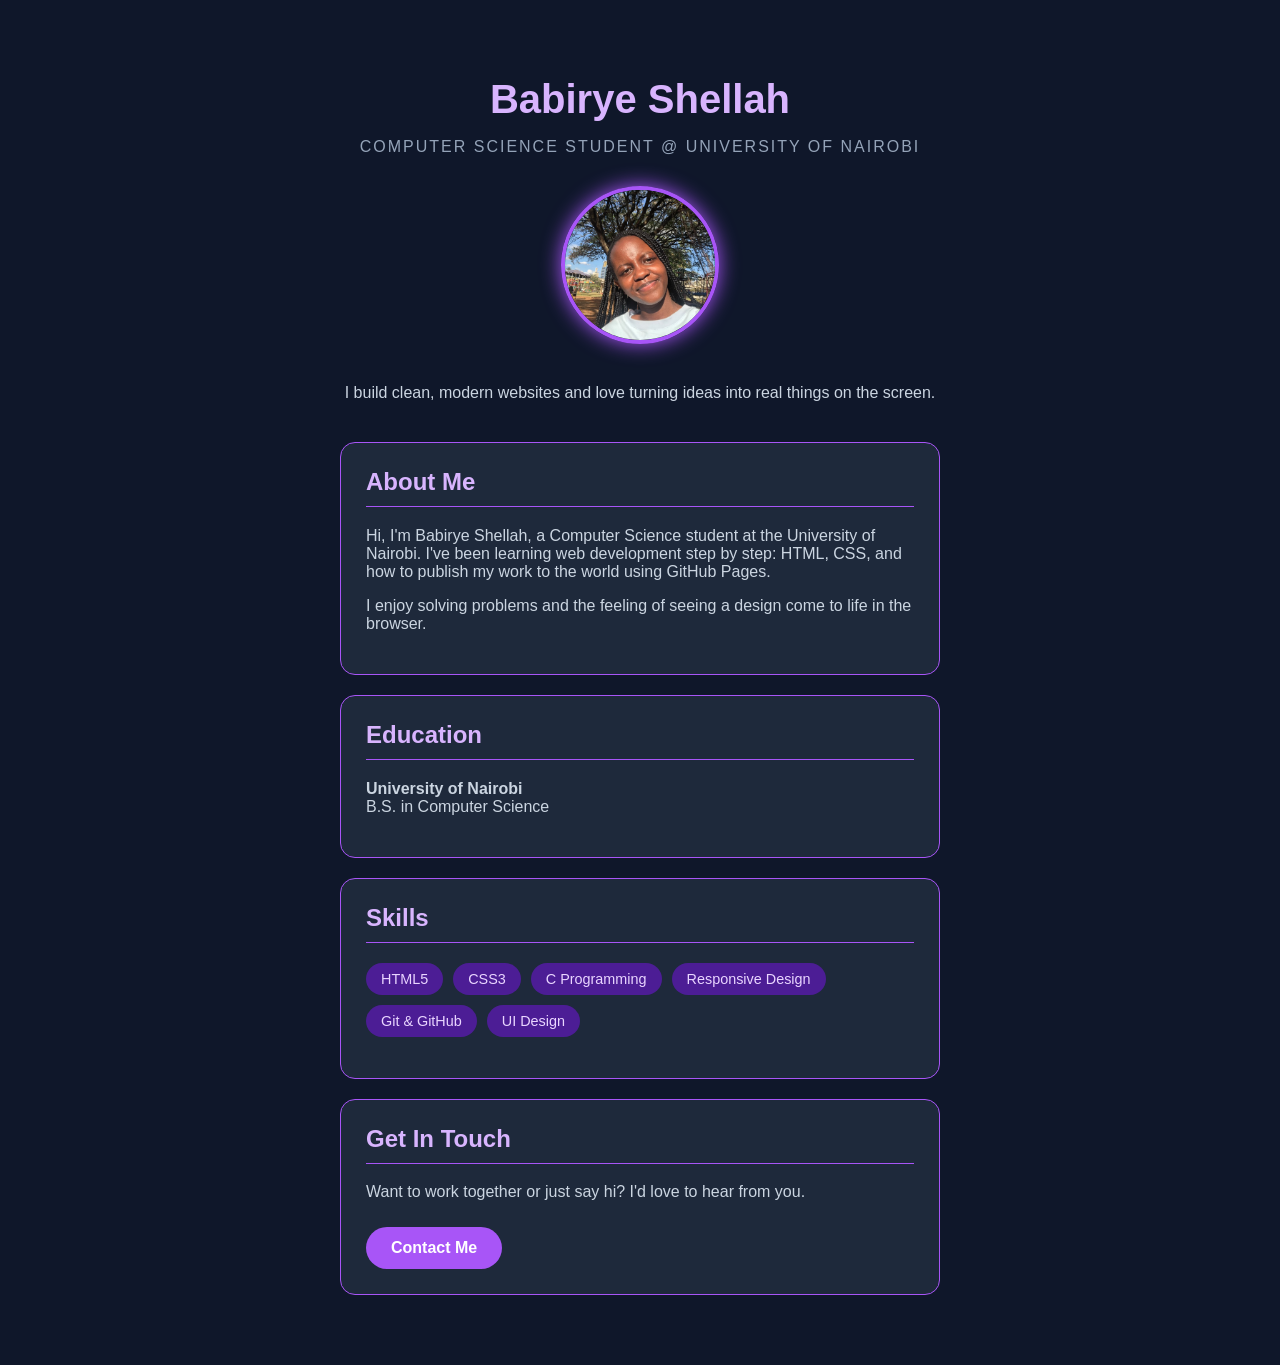
==== index.html @ 16cba94b "Revise index.html with new content and styles Updated the title, tagline, and about section. Added a" ====
<!DOCTYPE html>
<html lang="en">
<head>
    <meta charset="UTF-8">
    <meta name="viewport" content="width=device-width, initial-scale=1.0">
    <title>Babirye Shellah</title>
    <style>
        /* Simple, guaranteed styling */
        body {
            background-color: #0f172a;
            color: #cbd5e1;
            font-family: Arial, sans-serif;
            text-align: center;
            padding: 50px 20px;
            margin: 0;
        }
        .container {
            max-width: 600px;
            margin: 0 auto;
        }
        h1 {
            font-size: 2.5rem;
            color: #d8b4fe; /* Light purple */
            margin-bottom: 5px;
        }
        .tagline {
            font-size: 1rem;
            color: #94a3b8;
            text-transform: uppercase;
            letter-spacing: 2px;
            margin-bottom: 30px;
        }
        img {
            width: 150px;
            height: 150px;
            border-radius: 50%;
            border: 4px solid #a855f7; /* Purple border */
            box-shadow: 0 0 20px #a855f7; /* Purple glow */
            object-fit: cover;
            margin-bottom: 20px;
        }
        .box {
            background-color: #1e293b;
            padding: 25px;
            border-radius: 15px;
            border: 1px solid #a855f7;
            margin-bottom: 20px;
            text-align: left;
        }
        h2 {
            color: #d8b4fe;
            border-bottom: 1px solid #a855f7;
            padding-bottom: 10px;
            margin-top: 0;
        }
        ul {
            list-style: none;
            padding: 0;
            display: flex;
            flex-wrap: wrap;
            gap: 10px;
        }
        li {
            background-color: #4c1d95;
            color: #e9d5ff;
            padding: 8px 15px;
            border-radius: 20px;
            font-size: 0.9rem;
        }
        .btn {
            display: inline-block;
            background-color: #a855f7;
            color: white;
            padding: 12px 25px;
            border-radius: 25px;
            text-decoration: none;
            font-weight: bold;
            margin-top: 10px;
        }
    </style>
</head>
<body>

    <div class="container">
        <h1>Babirye Shellah</h1>
        <!-- 1. UPDATED TAGLINE -->
        <p class="tagline">Computer Science Student @ University of Nairobi</p>
        
        <img src="profile.jpeg" alt="Babirye Shellah">
        
        <p style="margin-bottom: 40px;">
            I build clean, modern websites and love turning ideas into real things on the screen.
        </p>

        <div class="box">
            <h2>About Me</h2>
            <!-- 2. UPDATED ABOUT ME -->
            <p>Hi, I'm Babirye Shellah, a Computer Science student at the University of Nairobi. I've been learning web development step by step: HTML, CSS, and how to publish my work to the world using GitHub Pages.</p>
            <p>I enjoy solving problems and the feeling of seeing a design come to life in the browser.</p>
        </div>

        <!-- 3. NEW EDUCATION BOX -->
        <div class="box">
            <h2>Education</h2>
            <p><strong>University of Nairobi</strong><br>
            B.S. in Computer Science</p>
        </div>

        <div class="box">
            <h2>Skills</h2>
            <ul>
                <li>HTML5</li>
                <li>CSS3</li>
                <li>C Programming</li>
                <li>Responsive Design</li>
                <li>Git & GitHub</li>
                <li>UI Design</li>
            </ul>
        </div>

        <div class="box">
            <h2>Get In Touch</h2>
            <p>Want to work together or just say hi? I'd love to hear from you.</p>
            <a href="mailto:babiryeshellah6@gmail.com" class="btn">Contact Me</a>
        </div>
    </div>

</body>
</html>
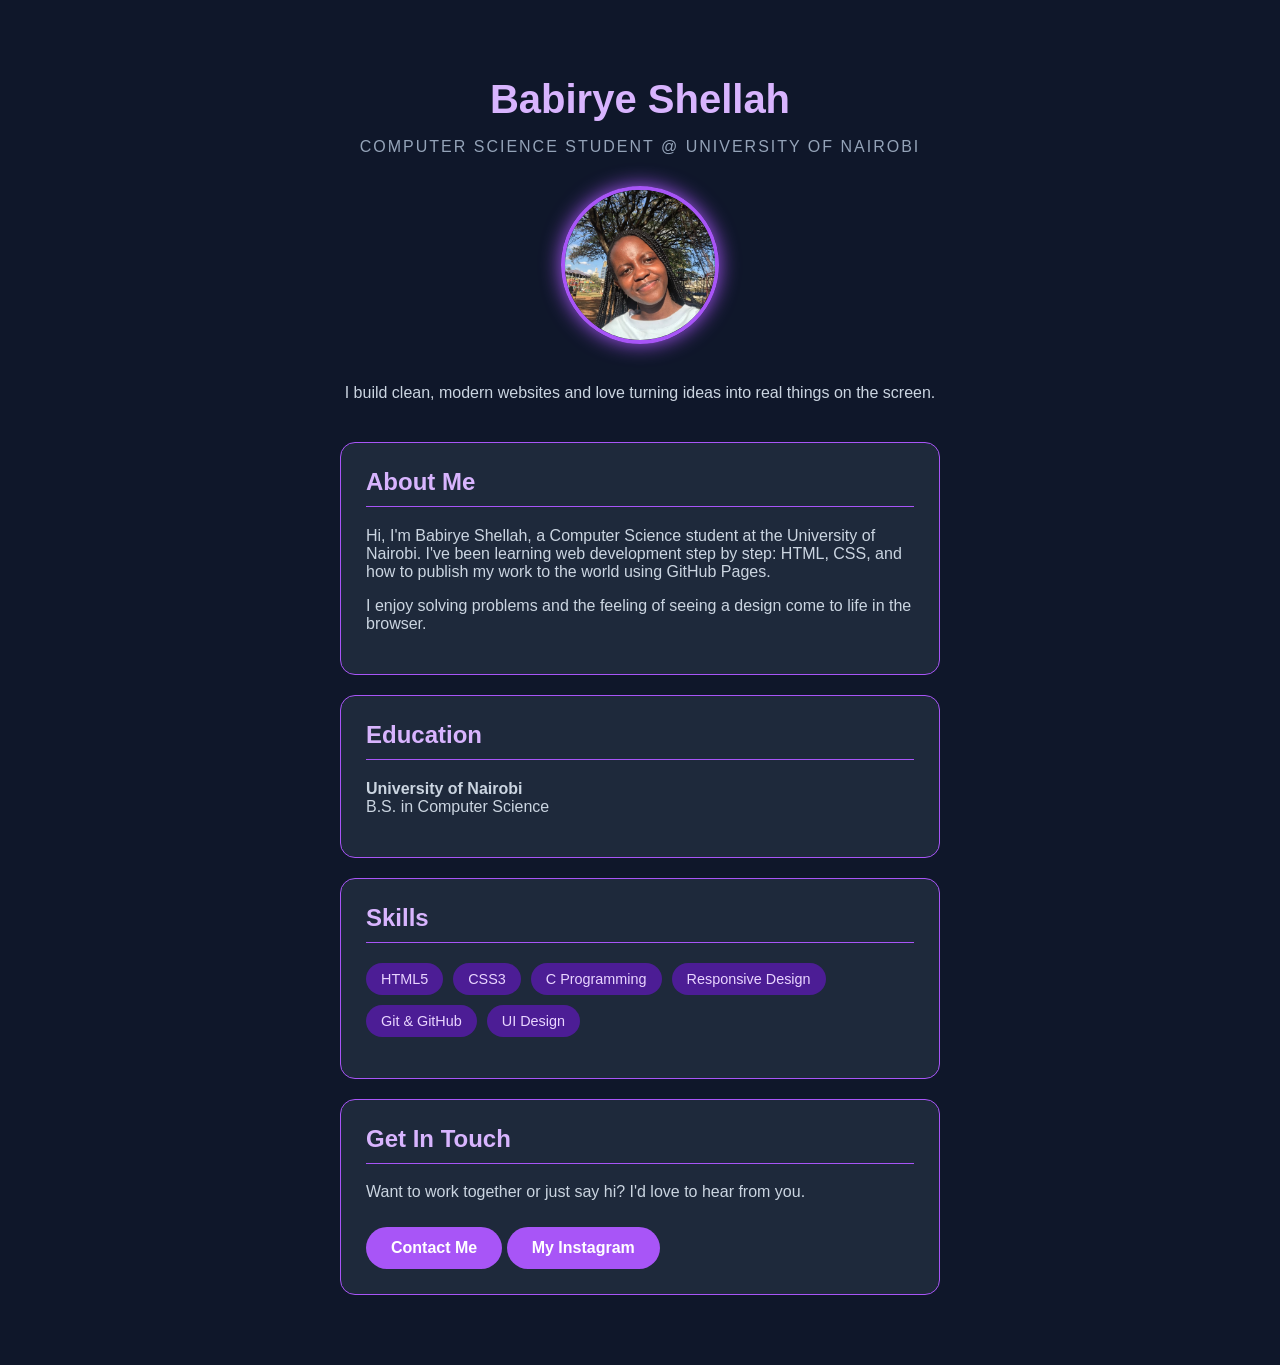
==== commit 878034ad: "Refactor HTML structure and styling" ====
--- a/index.html
+++ b/index.html
@@ -5,7 +5,7 @@
     <meta name="viewport" content="width=device-width, initial-scale=1.0">
     <title>Babirye Shellah</title>
     <style>
-        /* Simple, guaranteed styling */
+    
         body {
             background-color: #0f172a;
             color: #cbd5e1;
@@ -20,7 +20,7 @@
         }
         h1 {
             font-size: 2.5rem;
-            color: #d8b4fe; /* Light purple */
+            color: #d8b4fe; 
             margin-bottom: 5px;
         }
         .tagline {
@@ -34,8 +34,8 @@
             width: 150px;
             height: 150px;
             border-radius: 50%;
-            border: 4px solid #a855f7; /* Purple border */
-            box-shadow: 0 0 20px #a855f7; /* Purple glow */
+            border: 4px solid #a855f7; 
+            box-shadow: 0 0 20px #a855f7; 
             object-fit: cover;
             margin-bottom: 20px;
         }
@@ -83,7 +83,7 @@
 
     <div class="container">
         <h1>Babirye Shellah</h1>
-        <!-- 1. UPDATED TAGLINE -->
+
         <p class="tagline">Computer Science Student @ University of Nairobi</p>
         
         <img src="profile.jpeg" alt="Babirye Shellah">
@@ -94,12 +94,12 @@
 
         <div class="box">
             <h2>About Me</h2>
-            <!-- 2. UPDATED ABOUT ME -->
+            
             <p>Hi, I'm Babirye Shellah, a Computer Science student at the University of Nairobi. I've been learning web development step by step: HTML, CSS, and how to publish my work to the world using GitHub Pages.</p>
             <p>I enjoy solving problems and the feeling of seeing a design come to life in the browser.</p>
         </div>
 
-        <!-- 3. NEW EDUCATION BOX -->
+    
         <div class="box">
             <h2>Education</h2>
             <p><strong>University of Nairobi</strong><br>
@@ -122,6 +122,7 @@
             <h2>Get In Touch</h2>
             <p>Want to work together or just say hi? I'd love to hear from you.</p>
             <a href="mailto:babiryeshellah6@gmail.com" class="btn">Contact Me</a>
+            <a href="https://www.instagram.com/babirye.shellah/"target="_blank"class="btn">My Instagram</a>    
         </div>
     </div>
 
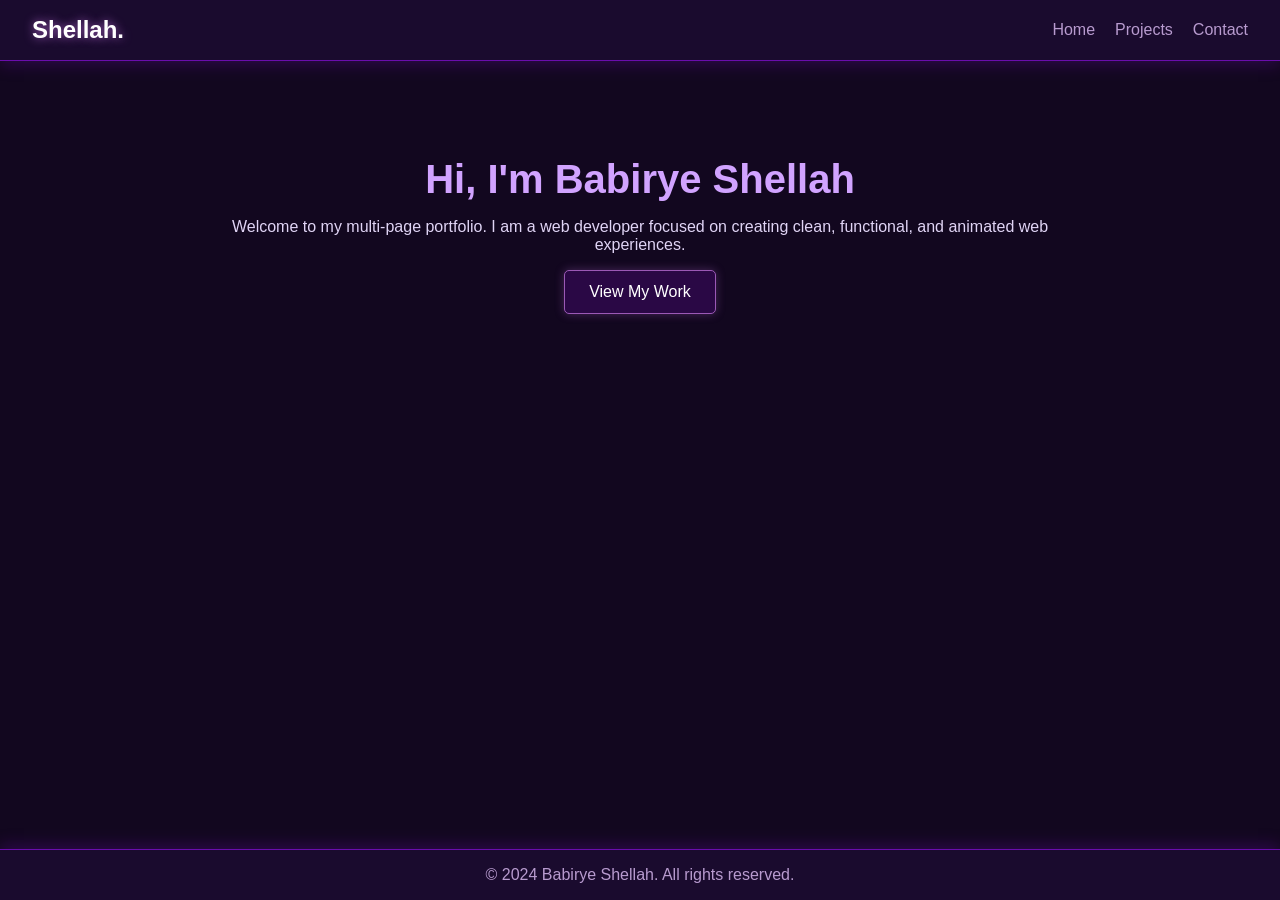
==== commit 30142b9d: "Update index.html" ====
--- a/index.html
+++ b/index.html
@@ -3,128 +3,31 @@
 <head>
     <meta charset="UTF-8">
     <meta name="viewport" content="width=device-width, initial-scale=1.0">
-    <title>Babirye Shellah</title>
-    <style>
-    
-        body {
-            background-color: #0f172a;
-            color: #cbd5e1;
-            font-family: Arial, sans-serif;
-            text-align: center;
-            padding: 50px 20px;
-            margin: 0;
-        }
-        .container {
-            max-width: 600px;
-            margin: 0 auto;
-        }
-        h1 {
-            font-size: 2.5rem;
-            color: #d8b4fe; 
-            margin-bottom: 5px;
-        }
-        .tagline {
-            font-size: 1rem;
-            color: #94a3b8;
-            text-transform: uppercase;
-            letter-spacing: 2px;
-            margin-bottom: 30px;
-        }
-        img {
-            width: 150px;
-            height: 150px;
-            border-radius: 50%;
-            border: 4px solid #a855f7; 
-            box-shadow: 0 0 20px #a855f7; 
-            object-fit: cover;
-            margin-bottom: 20px;
-        }
-        .box {
-            background-color: #1e293b;
-            padding: 25px;
-            border-radius: 15px;
-            border: 1px solid #a855f7;
-            margin-bottom: 20px;
-            text-align: left;
-        }
-        h2 {
-            color: #d8b4fe;
-            border-bottom: 1px solid #a855f7;
-            padding-bottom: 10px;
-            margin-top: 0;
-        }
-        ul {
-            list-style: none;
-            padding: 0;
-            display: flex;
-            flex-wrap: wrap;
-            gap: 10px;
-        }
-        li {
-            background-color: #4c1d95;
-            color: #e9d5ff;
-            padding: 8px 15px;
-            border-radius: 20px;
-            font-size: 0.9rem;
-        }
-        .btn {
-            display: inline-block;
-            background-color: #a855f7;
-            color: white;
-            padding: 12px 25px;
-            border-radius: 25px;
-            text-decoration: none;
-            font-weight: bold;
-            margin-top: 10px;
-        }
-    </style>
+    <title>Babirye Shellah | Portfolio</title>
+    <link rel="stylesheet" href="style.css">
 </head>
 <body>
+    <!-- Navigation Menu -->
+    <nav>
+        <div class="logo">Shellah.</div>
+        <ul>
+            <li><a href="index.html">Home</a></li>
+            <li><a href="projects.html">Projects</a></li>
+            <li><a href="contact.html">Contact</a></li>
+        </ul>
+    </nav>
 
-    <div class="container">
-        <h1>Babirye Shellah</h1>
+    <!-- Main Content -->
+    <main class="fade-in">
+        <section class="hero">
+            <h1>Hi, I'm Babirye Shellah</h1>
+            <p>Welcome to my multi-page portfolio. I am a web developer focused on creating clean, functional, and animated web experiences.</p>
+            <a href="projects.html" class="btn">View My Work</a>
+        </section>
+    </main>
 
-        <p class="tagline">Computer Science Student @ University of Nairobi</p>
-        
-        <img src="profile.jpeg" alt="Babirye Shellah">
-        
-        <p style="margin-bottom: 40px;">
-            I build clean, modern websites and love turning ideas into real things on the screen.
-        </p>
-
-        <div class="box">
-            <h2>About Me</h2>
-            
-            <p>Hi, I'm Babirye Shellah, a Computer Science student at the University of Nairobi. I've been learning web development step by step: HTML, CSS, and how to publish my work to the world using GitHub Pages.</p>
-            <p>I enjoy solving problems and the feeling of seeing a design come to life in the browser.</p>
-        </div>
-
-    
-        <div class="box">
-            <h2>Education</h2>
-            <p><strong>University of Nairobi</strong><br>
-            B.S. in Computer Science</p>
-        </div>
-
-        <div class="box">
-            <h2>Skills</h2>
-            <ul>
-                <li>HTML5</li>
-                <li>CSS3</li>
-                <li>C Programming</li>
-                <li>Responsive Design</li>
-                <li>Git & GitHub</li>
-                <li>UI Design</li>
-            </ul>
-        </div>
-
-        <div class="box">
-            <h2>Get In Touch</h2>
-            <p>Want to work together or just say hi? I'd love to hear from you.</p>
-            <a href="mailto:babiryeshellah6@gmail.com" class="btn">Contact Me</a>
-            <a href="https://www.instagram.com/babirye.shellah/"target="_blank"class="btn">My Instagram</a>    
-        </div>
-    </div>
-
+    <footer>
+        <p>&copy; 2024 Babirye Shellah. All rights reserved.</p>
+    </footer>
 </body>
 </html>
--- a/style.css
+++ b/style.css
@@ -0,0 +1,164 @@
+* {
+    margin: 0;
+    padding: 0;
+    box-sizing: border-box;
+    font-family: 'Segoe UI', Tahoma, Geneva, Verdana, sans-serif;
+}
+
+body {
+    background-color: #12071f;
+    color: #e0d4f5;
+    display: flex;
+    flex-direction: column;
+    min-height: 100vh;
+}
+
+nav {
+    background-color: #1a0b2e;
+    display: flex;
+    justify-content: space-between;
+    align-items: center;
+    padding: 1rem 2rem;
+    border-bottom: 1px solid #6a0dad;
+    box-shadow: 0 4px 15px rgba(106, 13, 173, 0.3);
+}
+
+nav .logo {
+    color: #fff;
+    font-size: 1.5rem;
+    font-weight: bold;
+    text-shadow: 0 0 10px #9b59b6;
+}
+
+nav ul {
+    list-style: none;
+    display: flex;
+    gap: 20px;
+}
+
+nav ul li a {
+    color: #b89bcf;
+    text-decoration: none;
+    transition: color 0.3s ease, text-shadow 0.3s ease;
+}
+
+nav ul li a:hover {
+    color: #d1a3ff;
+    text-shadow: 0 0 10px #d1a3ff, 0 0 20px #9b59b6;
+}
+
+main {
+    flex: 1;
+    padding: 4rem 2rem;
+    max-width: 900px;
+    margin: 0 auto;
+    width: 100%;
+}
+
+.hero {
+    text-align: center;
+    margin-top: 2rem;
+}
+
+h1 {
+    font-size: 2.5rem;
+    margin-bottom: 1rem;
+    color: #d1a3ff;
+    animation: pulseGlow 2s infinite alternate;
+}
+
+h2 {
+    margin-bottom: 1.5rem;
+    border-bottom: 2px solid #6a0dad;
+    padding-bottom: 0.5rem;
+    color: #d1a3ff;
+    text-shadow: 0 0 8px rgba(155, 89, 182, 0.5);
+}
+
+.btn {
+    display: inline-block;
+    background-color: #2a0845;
+    color: #fff;
+    padding: 0.75rem 1.5rem;
+    text-decoration: none;
+    border-radius: 5px;
+    border: 1px solid #9b59b6;
+    margin-top: 1rem;
+    transition: transform 0.2s ease, box-shadow 0.3s ease, background-color 0.3s ease;
+    box-shadow: 0 0 10px rgba(155, 89, 182, 0.4);
+}
+
+.btn:hover {
+    background-color: #6a0dad;
+    transform: translateY(-3px);
+    box-shadow: 0 0 20px #9b59b6, 0 0 40px #6a0dad;
+}
+
+.project-grid {
+    display: grid;
+    grid-template-columns: repeat(auto-fit, minmax(250px, 1fr));
+    gap: 1.5rem;
+}
+
+.project-card {
+    background: #1a0b2e;
+    padding: 1.5rem;
+    border-radius: 8px;
+    border-left: 5px solid #9b59b6;
+    transition: transform 0.3s ease, box-shadow 0.3s ease;
+    box-shadow: 0 4px 6px rgba(0,0,0,0.3);
+}
+
+.project-card:hover {
+    transform: translateY(-5px);
+    box-shadow: 0 0 20px rgba(155, 89, 182, 0.6);
+    border-left: 5px solid #d1a3ff;
+}
+
+.contact-info a {
+    color: #d1a3ff;
+    font-weight: bold;
+    text-decoration: none;
+    transition: text-shadow 0.3s ease, color 0.3s ease;
+}
+
+.contact-info a:hover {
+    color: #fff;
+    text-shadow: 0 0 15px #d1a3ff, 0 0 30px #9b59b6;
+}
+
+footer {
+    text-align: center;
+    padding: 1rem;
+    background-color: #1a0b2e;
+    color: #b89bcf;
+    margin-top: auto;
+    border-top: 1px solid #6a0dad;
+    box-shadow: 0 -4px 15px rgba(106, 13, 173, 0.3);
+}
+
+@keyframes fadeIn {
+    from {
+        opacity: 0;
+        transform: translateY(20px);
+    }
+    to {
+        opacity: 1;
+        transform: translateY(0);
+    }
+}
+
+.fade-in {
+    animation: fadeIn 1s ease-in-out forwards;
+}
+
+@keyframes pulseGlow {
+    0% {
+        color: #9b59b6;
+        text-shadow: 0 0 5px rgba(155, 89, 182, 0.4), 0 0 10px rgba(155, 89, 182, 0.2);
+    }
+    100% {
+        color: #fff;
+        text-shadow: 0 0 10px #d1a3ff, 0 0 20px #9b59b6, 0 0 40px #6a0dad;
+    }
+}
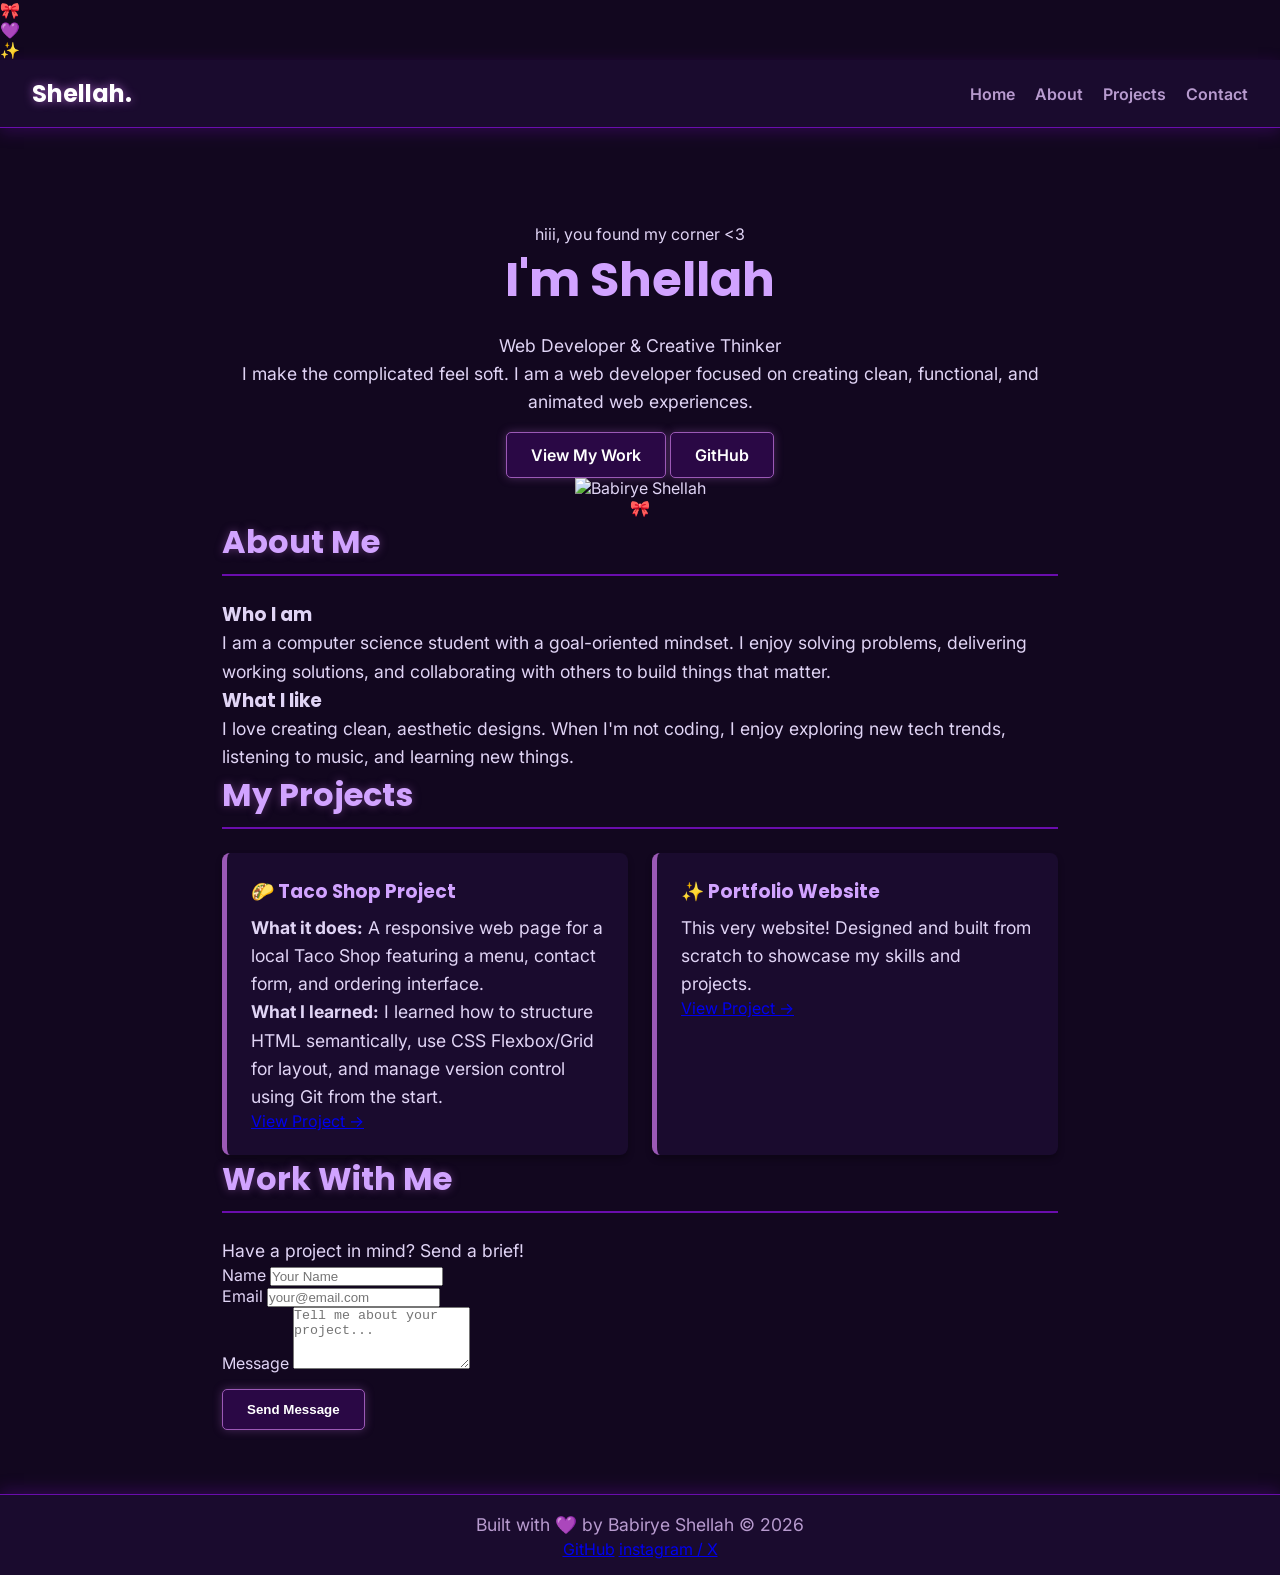
==== commit 5f1b5bce: "Revamp portfolio layout and content" ====
--- a/index.html
+++ b/index.html
@@ -4,30 +4,114 @@
     <meta charset="UTF-8">
     <meta name="viewport" content="width=device-width, initial-scale=1.0">
     <title>Babirye Shellah | Portfolio</title>
+    <link href="https://fonts.googleapis.com/css2?family=Quicksand:wght@400;600;700&family=Pacifico&display=swap" rel="stylesheet">
     <link rel="stylesheet" href="style.css">
 </head>
 <body>
-    <!-- Navigation Menu -->
-    <nav>
+
+    <div class="floating-element bow-1">🎀</div>
+    <div class="floating-element heart-1">💜</div>
+    <div class="floating-element sparkle-1">✨</div>
+
+    <nav class="navbar">
         <div class="logo">Shellah.</div>
-        <ul>
-            <li><a href="index.html">Home</a></li>
-            <li><a href="projects.html">Projects</a></li>
-            <li><a href="contact.html">Contact</a></li>
+        <ul class="nav-links">
+            <li><a href="#home">Home</a></li>
+            <li><a href="#about">About</a></li>
+            <li><a href="#projects">Projects</a></li>
+            <li><a href="#contact">Contact</a></li>
         </ul>
     </nav>
 
-    <!-- Main Content -->
-    <main class="fade-in">
-        <section class="hero">
-            <h1>Hi, I'm Babirye Shellah</h1>
-            <p>Welcome to my multi-page portfolio. I am a web developer focused on creating clean, functional, and animated web experiences.</p>
-            <a href="projects.html" class="btn">View My Work</a>
+    <main>
+        <section id="home" class="hero">
+            <div class="hero-text">
+                <span class="greeting">hiii, you found my corner <3</span>
+                <h1>I'm <span class="highlight">Shellah</span></h1>
+                <p>Web Developer & Creative Thinker</p>
+                <p class="bio">I make the complicated feel soft. I am a web developer focused on creating clean, functional, and animated web experiences.</p>
+                
+                <div class="hero-buttons">
+                    <a href="#projects" class="btn primary">View My Work</a>
+                    <a href="https://github.com/babiryeshellah6-bot" target="_blank" class="btn secondary">GitHub</a>
+                </div>
+            </div>
+            
+            <div class="hero-image">
+                <div class="photo-frame">
+                    <img src="https://via.placeholder.com/300x400/c8a2c8/ffffff?text=Your+Photo+Here" alt="Babirye Shellah">
+                    <div class="frame-bow">🎀</div>
+                </div>
+            </div>
+        </section>
+
+        <section id="about" class="about-section">
+            <h2>About Me</h2>
+            <div class="about-container">
+                <div class="about-card">
+                    <h3>Who I am</h3>
+                    <p>I am a computer science student with a goal-oriented mindset. I enjoy solving problems, delivering working solutions, and collaborating with others to build things that matter.</p>
+                </div>
+                <div class="about-card">
+                    <h3>What I like</h3>
+                    <p>I love creating clean, aesthetic designs. When I'm not coding, I enjoy exploring new tech trends, listening to music, and learning new things.</p>
+                </div>
+            </div>
+        </section>
+
+        <section id="projects" class="projects-section">
+            <h2>My Projects</h2>
+            <div class="project-grid">
+                <article class="project-card">
+                    <div class="card-content">
+                        <h3>🌮 Taco Shop Project</h3>
+                        <p><strong>What it does:</strong> A responsive web page for a local Taco Shop featuring a menu, contact form, and ordering interface.</p>
+                        <p><strong>What I learned:</strong> I learned how to structure HTML semantically, use CSS Flexbox/Grid for layout, and manage version control using Git from the start.</p>
+                        <a href="https://github.com/babiryeshellah6-bot/taco-shop-project" target="_blank" class="project-link">View Project →</a>
+                    </div>
+                </article>
+
+                <article class="project-card">
+                    <div class="card-content">
+                        <h3>✨ Portfolio Website</h3>
+                        <p>This very website! Designed and built from scratch to showcase my skills and projects.</p>
+                        <a href="#" class="project-link">View Project →</a>
+                    </div>
+                </article>
+            </div>
+        </section>
+
+        <section id="contact" class="contact-section">
+            <h2>Work With Me</h2>
+            <p>Have a project in mind? Send a brief!</p>
+            
+            <form class="contact-form" action="#" method="POST">
+                <div class="form-group">
+                    <label for="name">Name</label>
+                    <input type="text" id="name" name="name" required placeholder="Your Name">
+                </div>
+                <div class="form-group">
+                    <label for="email">Email</label>
+                    <input type="email" id="email" name="email" required placeholder="your@email.com">
+                </div>
+                <div class="form-group">
+                    <label for="message">Message</label>
+                    <textarea id="message" name="message" rows="4" required placeholder="Tell me about your project..."></textarea>
+                </div>
+                <input type="hidden" name="source" value="portfolio_website" readonly>
+                <button type="submit" class="btn primary">Send Message</button>
+            </form>
         </section>
     </main>
 
     <footer>
-        <p>&copy; 2024 Babirye Shellah. All rights reserved.</p>
+        <p>Built with 💜 by Babirye Shellah © 2026</p>
+        <div class="socials">
+            <a href="https://github.com/babiryeshellah6-bot" target="_blank">GitHub</a>
+            <a href="https://www.instagram.com/babirye.shellah" target="_blank">instagram / X</a>
+        </div>
     </footer>
+
+    <script src="script.js"></script>
 </body>
 </html>
--- a/style.css
+++ b/style.css
@@ -1,16 +1,22 @@
+@import url('https://fonts.googleapis.com/css2?family=Inter:wght@300;400;600&family=Poppins:wght@500;700&display=swap');
+
 * {
     margin: 0;
     padding: 0;
     box-sizing: border-box;
-    font-family: 'Segoe UI', Tahoma, Geneva, Verdana, sans-serif;
 }
 
 body {
+    font-family: 'Inter', sans-serif;
     background-color: #12071f;
     color: #e0d4f5;
     display: flex;
     flex-direction: column;
     min-height: 100vh;
+}
+
+h1, h2, h3, .logo {
+    font-family: 'Poppins', sans-serif;
 }
 
 nav {
@@ -26,7 +32,7 @@
 nav .logo {
     color: #fff;
     font-size: 1.5rem;
-    font-weight: bold;
+    font-weight: 700;
     text-shadow: 0 0 10px #9b59b6;
 }
 
@@ -39,6 +45,7 @@
 nav ul li a {
     color: #b89bcf;
     text-decoration: none;
+    font-weight: 600;
     transition: color 0.3s ease, text-shadow 0.3s ease;
 }
 
@@ -61,18 +68,24 @@
 }
 
 h1 {
-    font-size: 2.5rem;
+    font-size: 3rem;
     margin-bottom: 1rem;
     color: #d1a3ff;
     animation: pulseGlow 2s infinite alternate;
 }
 
 h2 {
+    font-size: 2rem;
     margin-bottom: 1.5rem;
     border-bottom: 2px solid #6a0dad;
     padding-bottom: 0.5rem;
     color: #d1a3ff;
     text-shadow: 0 0 8px rgba(155, 89, 182, 0.5);
+}
+
+p {
+    line-height: 1.6;
+    font-size: 1.1rem;
 }
 
 .btn {
@@ -81,6 +94,7 @@
     color: #fff;
     padding: 0.75rem 1.5rem;
     text-decoration: none;
+    font-weight: 600;
     border-radius: 5px;
     border: 1px solid #9b59b6;
     margin-top: 1rem;
@@ -115,9 +129,19 @@
     border-left: 5px solid #d1a3ff;
 }
 
+.project-card h3 {
+    margin-bottom: 0.5rem;
+    color: #d1a3ff;
+}
+
+.contact-info {
+    margin-top: 2rem;
+    line-height: 2.5;
+}
+
 .contact-info a {
     color: #d1a3ff;
-    font-weight: bold;
+    font-weight: 600;
     text-decoration: none;
     transition: text-shadow 0.3s ease, color 0.3s ease;
 }
@@ -125,6 +149,13 @@
 .contact-info a:hover {
     color: #fff;
     text-shadow: 0 0 15px #d1a3ff, 0 0 30px #9b59b6;
+}
+
+.contact-info i {
+    color: #d1a3ff;
+    margin-right: 10px;
+    font-size: 1.2rem;
+    text-shadow: 0 0 8px rgba(155, 89, 182, 0.6);
 }
 
 footer {
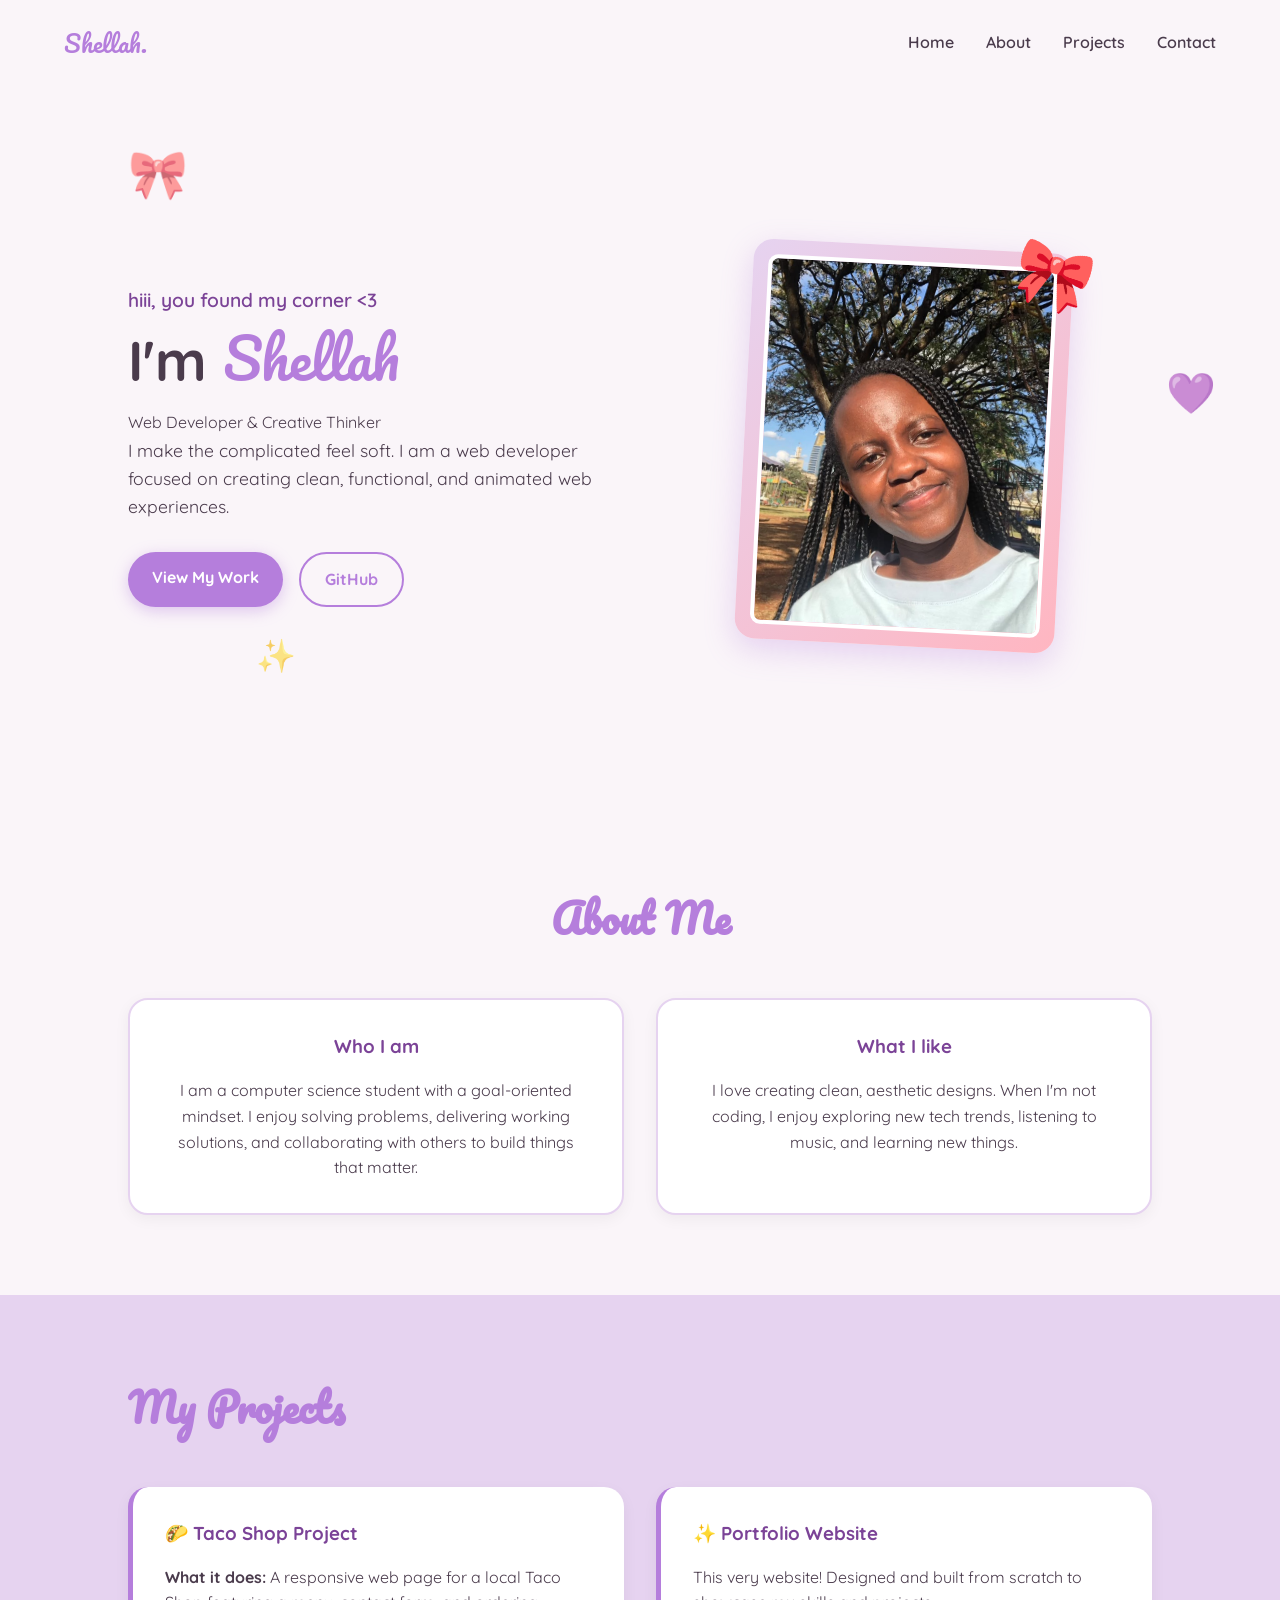
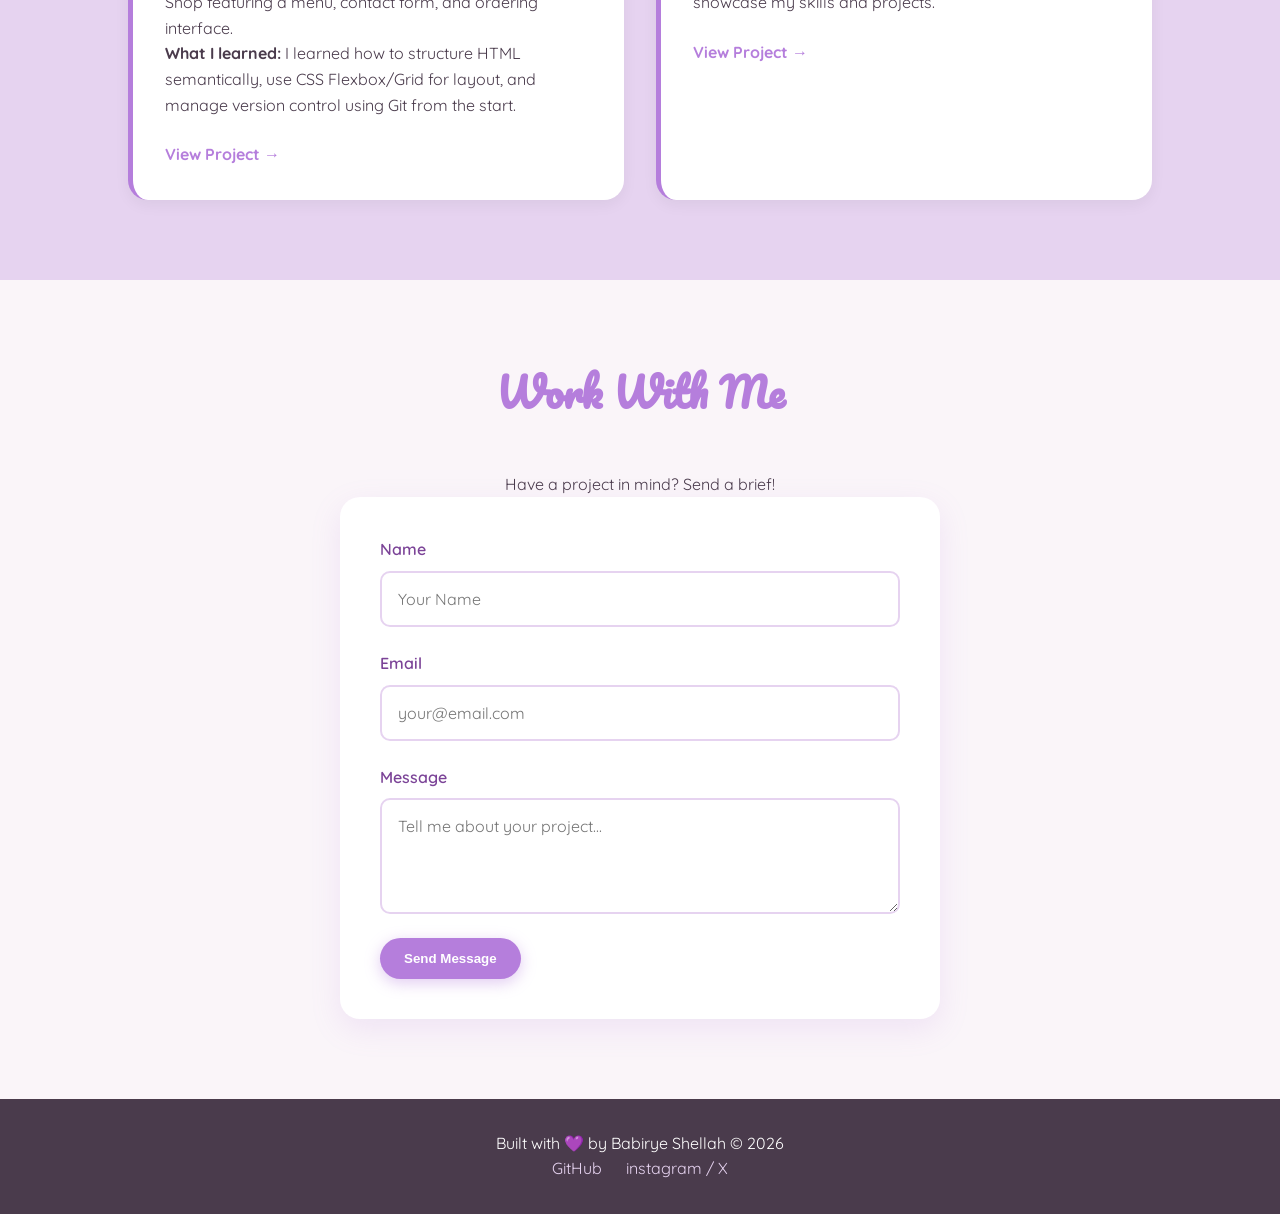
==== commit e1302015: "Replace placeholder image with profile picture" ====
--- a/index.html
+++ b/index.html
@@ -39,7 +39,7 @@
             
             <div class="hero-image">
                 <div class="photo-frame">
-                    <img src="https://via.placeholder.com/300x400/c8a2c8/ffffff?text=Your+Photo+Here" alt="Babirye Shellah">
+                    <img src="profile.jpeg" alt="Babirye Shellah">
                     <div class="frame-bow">🎀</div>
                 </div>
             </div>
--- a/style.css
+++ b/style.css
@@ -1,4 +1,12 @@
-@import url('https://fonts.googleapis.com/css2?family=Inter:wght@300;400;600&family=Poppins:wght@500;700&display=swap');
+:root {
+    --bg-color: #faf5f9;
+    --text-color: #4a3b4c;
+    --primary-purple: #b57edc;
+    --dark-purple: #7b4397;
+    --light-purple: #e6d3f0;
+    --accent-pink: #ffb6c1;
+    --white: #ffffff;
+}
 
 * {
     margin: 0;
@@ -7,189 +15,376 @@
 }
 
 body {
-    font-family: 'Inter', sans-serif;
-    background-color: #12071f;
-    color: #e0d4f5;
-    display: flex;
-    flex-direction: column;
-    min-height: 100vh;
-}
-
-h1, h2, h3, .logo {
-    font-family: 'Poppins', sans-serif;
-}
-
-nav {
-    background-color: #1a0b2e;
+    font-family: 'Quicksand', sans-serif;
+    background-color: var(--bg-color);
+    color: var(--text-color);
+    line-height: 1.6;
+    overflow-x: hidden;
+}
+
+.navbar {
     display: flex;
     justify-content: space-between;
     align-items: center;
-    padding: 1rem 2rem;
-    border-bottom: 1px solid #6a0dad;
-    box-shadow: 0 4px 15px rgba(106, 13, 173, 0.3);
-}
-
-nav .logo {
-    color: #fff;
+    padding: 1.5rem 5%;
+    background-color: rgba(250, 245, 249, 0.9);
+    position: sticky;
+    top: 0;
+    z-index: 1000;
+    backdrop-filter: blur(10px);
+}
+
+.logo {
+    font-family: 'Pacifico', cursive;
     font-size: 1.5rem;
-    font-weight: 700;
-    text-shadow: 0 0 10px #9b59b6;
-}
-
-nav ul {
+    color: var(--primary-purple);
+}
+
+.nav-links {
     list-style: none;
     display: flex;
-    gap: 20px;
-}
-
-nav ul li a {
-    color: #b89bcf;
-    text-decoration: none;
+    gap: 2rem;
+}
+
+.nav-links a {
+    text-decoration: none;
+    color: var(--text-color);
     font-weight: 600;
-    transition: color 0.3s ease, text-shadow 0.3s ease;
-}
-
-nav ul li a:hover {
-    color: #d1a3ff;
-    text-shadow: 0 0 10px #d1a3ff, 0 0 20px #9b59b6;
-}
-
-main {
-    flex: 1;
-    padding: 4rem 2rem;
-    max-width: 900px;
-    margin: 0 auto;
-    width: 100%;
-}
-
-.hero {
-    text-align: center;
-    margin-top: 2rem;
+    transition: color 0.3s ease;
+}
+
+.nav-links a:hover {
+    color: var(--primary-purple);
 }
 
 h1 {
-    font-size: 3rem;
+    font-size: 3.5rem;
+    line-height: 1.2;
     margin-bottom: 1rem;
-    color: #d1a3ff;
-    animation: pulseGlow 2s infinite alternate;
-}
-
-h2 {
-    font-size: 2rem;
-    margin-bottom: 1.5rem;
-    border-bottom: 2px solid #6a0dad;
-    padding-bottom: 0.5rem;
-    color: #d1a3ff;
-    text-shadow: 0 0 8px rgba(155, 89, 182, 0.5);
-}
-
-p {
-    line-height: 1.6;
-    font-size: 1.1rem;
+}
+
+.highlight {
+    font-family: 'Pacifico', cursive;
+    color: var(--primary-purple);
+    font-weight: normal;
+}
+
+.greeting {
+    display: block;
+    font-size: 1.2rem;
+    color: var(--dark-purple);
+    margin-bottom: 0.5rem;
+    font-weight: 600;
 }
 
 .btn {
     display: inline-block;
-    background-color: #2a0845;
-    color: #fff;
-    padding: 0.75rem 1.5rem;
-    text-decoration: none;
-    font-weight: 600;
-    border-radius: 5px;
-    border: 1px solid #9b59b6;
-    margin-top: 1rem;
-    transition: transform 0.2s ease, box-shadow 0.3s ease, background-color 0.3s ease;
-    box-shadow: 0 0 10px rgba(155, 89, 182, 0.4);
+    padding: 0.8rem 1.5rem;
+    border-radius: 30px;
+    text-decoration: none;
+    font-weight: 700;
+    transition: transform 0.3s ease, background-color 0.3s ease, box-shadow 0.3s ease;
+    border: none;
+    cursor: pointer;
+}
+
+.btn.primary {
+    background-color: var(--primary-purple);
+    color: var(--white);
+    box-shadow: 0 4px 15px rgba(181, 126, 220, 0.4);
+}
+
+.btn.secondary {
+    background-color: transparent;
+    color: var(--primary-purple);
+    border: 2px solid var(--primary-purple);
 }
 
 .btn:hover {
-    background-color: #6a0dad;
-    transform: translateY(-3px);
-    box-shadow: 0 0 20px #9b59b6, 0 0 40px #6a0dad;
+    transform: translateY(-3px) scale(1.05); 
+}
+
+.btn.primary:hover {
+    background-color: var(--dark-purple);
+    box-shadow: 0 6px 20px rgba(123, 67, 151, 0.5);
+}
+
+.hero {
+    display: flex;
+    align-items: center;
+    justify-content: space-between;
+    padding: 4rem 10%;
+    min-height: 80vh;
+    gap: 2rem;
+}
+
+.hero-text {
+    flex: 1;
+    max-width: 500px;
+}
+
+.hero-text .bio {
+    margin-bottom: 2rem;
+    font-size: 1.1rem;
+}
+
+.hero-buttons {
+    display: flex;
+    gap: 1rem;
+}
+
+.hero-image {
+    flex: 1;
+    display: flex;
+    justify-content: center;
+}
+
+.photo-frame {
+    position: relative;
+    width: 320px;
+    height: 400px;
+    background: linear-gradient(135deg, var(--light-purple), var(--accent-pink));
+    padding: 15px;
+    border-radius: 20px;
+    transform: rotate(3deg);
+    box-shadow: 0 10px 30px rgba(181, 126, 220, 0.3);
+    transition: transform 0.5s ease;
+}
+
+.photo-frame:hover {
+    transform: rotate(0deg) scale(1.02);
+}
+
+.photo-frame img {
+    width: 100%;
+    height: 100%;
+    object-fit: cover;
+    border-radius: 10px;
+    border: 4px solid var(--white);
+}
+
+.frame-bow {
+    position: absolute;
+    top: -30px;
+    right: -20px;
+    font-size: 4rem;
+    transform: rotate(15deg);
+}
+
+.about-section {
+    padding: 5rem 10%;
+    text-align: center;
+}
+
+h2 {
+    font-family: 'Pacifico', cursive;
+    font-size: 2.5rem;
+    color: var(--primary-purple);
+    margin-bottom: 3rem;
+}
+
+.about-container {
+    display: grid;
+    grid-template-columns: repeat(auto-fit, minmax(300px, 1fr));
+    gap: 2rem;
+}
+
+.about-card {
+    background-color: var(--white);
+    padding: 2rem;
+    border-radius: 20px;
+    border: 2px solid var(--light-purple);
+    box-shadow: 0 4px 15px rgba(0,0,0,0.05);
+    transition: transform 0.3s ease;
+}
+
+.about-card:hover {
+    transform: translateY(-5px);
+}
+
+.about-card h3 {
+    color: var(--dark-purple);
+    margin-bottom: 1rem;
+}
+
+.projects-section {
+    padding: 5rem 10%;
+    background-color: var(--light-purple);
 }
 
 .project-grid {
     display: grid;
-    grid-template-columns: repeat(auto-fit, minmax(250px, 1fr));
+    grid-template-columns: repeat(auto-fit, minmax(350px, 1fr));
+    gap: 2rem;
+}
+
+.project-card {
+    background-color: var(--white);
+    border-radius: 20px;
+    padding: 2rem;
+    box-shadow: 0 5px 15px rgba(0,0,0,0.05);
+    transition: transform 0.3s ease;
+    border-left: 5px solid var(--primary-purple);
+}
+
+.project-card:hover {
+    transform: scale(1.02);
+}
+
+.project-card h3 {
+    margin-bottom: 1rem;
+    color: var(--dark-purple);
+}
+
+.project-link {
+    display: inline-block;
+    margin-top: 1.5rem;
+    color: var(--primary-purple);
+    font-weight: bold;
+    text-decoration: none;
+    transition: color 0.3s;
+}
+
+.project-link:hover {
+    color: var(--dark-purple);
+}
+
+.contact-section {
+    padding: 5rem 10%;
+    display: flex;
+    flex-direction: column;
+    align-items: center;
+}
+
+.contact-form {
+    width: 100%;
+    max-width: 600px;
+    background: var(--white);
+    padding: 2.5rem;
+    border-radius: 20px;
+    box-shadow: 0 10px 30px rgba(181, 126, 220, 0.15);
+}
+
+.form-group {
+    margin-bottom: 1.5rem;
+    display: flex;
+    flex-direction: column;
+}
+
+.form-group label {
+    font-weight: 600;
+    margin-bottom: 0.5rem;
+    color: var(--dark-purple);
+}
+
+.form-group input, 
+.form-group textarea {
+    padding: 1rem;
+    border: 2px solid var(--light-purple);
+    border-radius: 10px;
+    font-family: inherit;
+    font-size: 1rem;
+    outline: none;
+    transition: border-color 0.3s;
+}
+
+.form-group input:focus, 
+.form-group textarea:focus {
+    border-color: var(--primary-purple);
+}
+
+.direct-contact {
+    margin-top: 3rem;
+    text-align: center;
+}
+
+.direct-contact h3 {
+    color: var(--dark-purple);
+    margin-bottom: 1.5rem;
+    font-size: 1.2rem;
+}
+
+.contact-links {
+    display: flex;
+    justify-content: center;
     gap: 1.5rem;
-}
-
-.project-card {
-    background: #1a0b2e;
-    padding: 1.5rem;
-    border-radius: 8px;
-    border-left: 5px solid #9b59b6;
-    transition: transform 0.3s ease, box-shadow 0.3s ease;
-    box-shadow: 0 4px 6px rgba(0,0,0,0.3);
-}
-
-.project-card:hover {
-    transform: translateY(-5px);
-    box-shadow: 0 0 20px rgba(155, 89, 182, 0.6);
-    border-left: 5px solid #d1a3ff;
-}
-
-.project-card h3 {
-    margin-bottom: 0.5rem;
-    color: #d1a3ff;
-}
-
-.contact-info {
-    margin-top: 2rem;
-    line-height: 2.5;
-}
-
-.contact-info a {
-    color: #d1a3ff;
+    flex-wrap: wrap;
+}
+
+.contact-item {
+    display: flex;
+    align-items: center;
+    gap: 0.5rem;
+    padding: 0.8rem 1.5rem;
+    background-color: var(--white);
+    border: 2px solid var(--light-purple);
+    border-radius: 30px;
+    text-decoration: none;
+    color: var(--text-color);
     font-weight: 600;
-    text-decoration: none;
-    transition: text-shadow 0.3s ease, color 0.3s ease;
-}
-
-.contact-info a:hover {
-    color: #fff;
-    text-shadow: 0 0 15px #d1a3ff, 0 0 30px #9b59b6;
-}
-
-.contact-info i {
-    color: #d1a3ff;
-    margin-right: 10px;
-    font-size: 1.2rem;
-    text-shadow: 0 0 8px rgba(155, 89, 182, 0.6);
+    transition: all 0.3s ease;
+    box-shadow: 0 4px 10px rgba(181, 126, 220, 0.1);
+}
+
+.contact-item:hover {
+    transform: translateY(-3px);
+    border-color: var(--primary-purple);
+    color: var(--primary-purple);
+    box-shadow: 0 6px 15px rgba(181, 126, 220, 0.3);
 }
 
 footer {
     text-align: center;
-    padding: 1rem;
-    background-color: #1a0b2e;
-    color: #b89bcf;
-    margin-top: auto;
-    border-top: 1px solid #6a0dad;
-    box-shadow: 0 -4px 15px rgba(106, 13, 173, 0.3);
-}
-
-@keyframes fadeIn {
-    from {
-        opacity: 0;
-        transform: translateY(20px);
+    padding: 2rem;
+    background-color: var(--text-color);
+    color: var(--white);
+}
+
+.socials a {
+    color: var(--light-purple);
+    margin: 0 10px;
+    text-decoration: none;
+    transition: color 0.3s;
+}
+
+.socials a:hover {
+    color: var(--white);
+}
+
+@keyframes float {
+    0% { transform: translateY(0px) rotate(0deg); }
+    50% { transform: translateY(-20px) rotate(10deg); }
+    100% { transform: translateY(0px) rotate(0deg); }
+}
+
+.floating-element {
+    position: absolute;
+    font-size: 2rem;
+    z-index: -1;
+    opacity: 0.6;
+    animation: float 6s ease-in-out infinite;
+}
+
+.bow-1 { top: 15%; left: 10%; animation-delay: 0s; font-size: 3rem;}
+.heart-1 { top: 40%; right: 5%; animation-delay: 2s; font-size: 2.5rem;}
+.sparkle-1 { top: 70%; left: 20%; animation-delay: 4s;}
+
+@media (max-width: 768px) {
+    .hero {
+        flex-direction: column;
+        text-align: center;
+        padding-top: 2rem;
     }
-    to {
-        opacity: 1;
-        transform: translateY(0);
+    
+    .hero-buttons {
+        justify-content: center;
     }
-}
-
-.fade-in {
-    animation: fadeIn 1s ease-in-out forwards;
-}
-
-@keyframes pulseGlow {
-    0% {
-        color: #9b59b6;
-        text-shadow: 0 0 5px rgba(155, 89, 182, 0.4), 0 0 10px rgba(155, 89, 182, 0.2);
+
+    .nav-links {
+        display: none;
     }
-    100% {
-        color: #fff;
-        text-shadow: 0 0 10px #d1a3ff, 0 0 20px #9b59b6, 0 0 40px #6a0dad;
+
+    h1 {
+        font-size: 2.5rem;
     }
 }
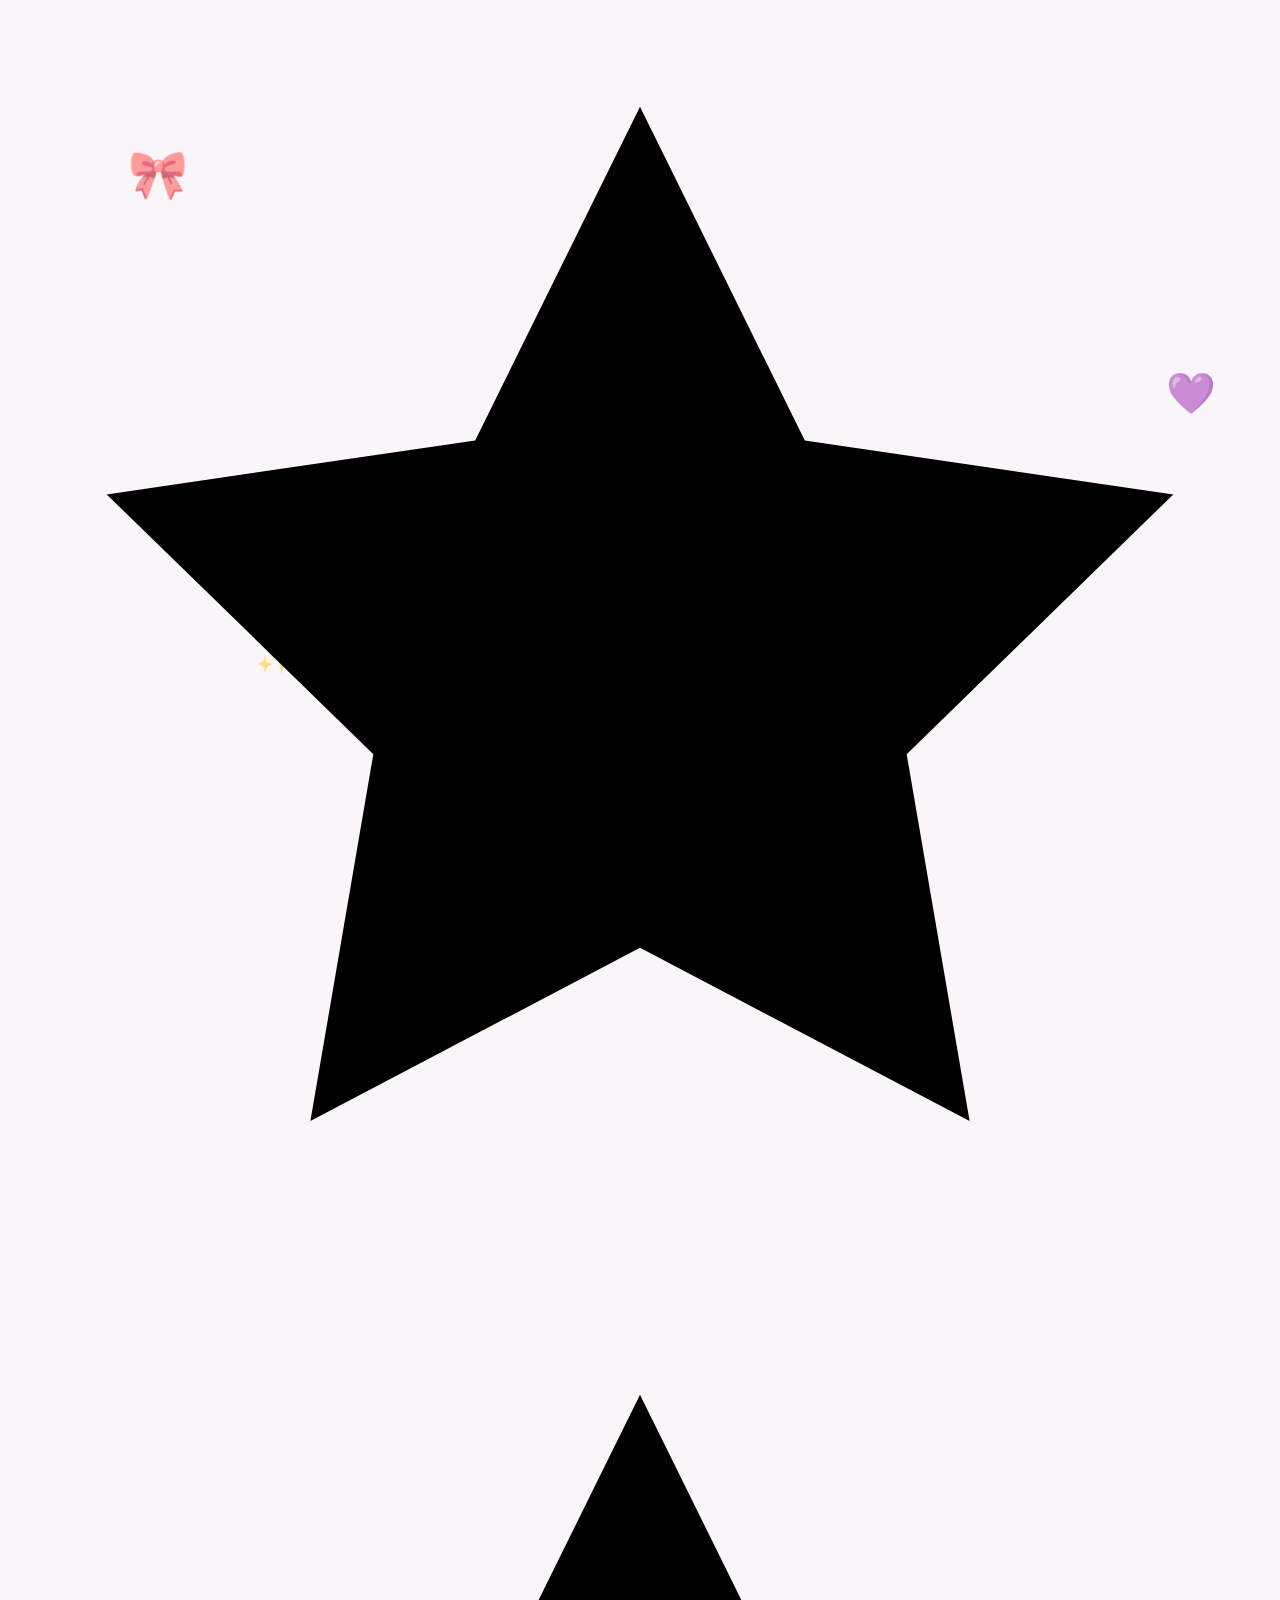
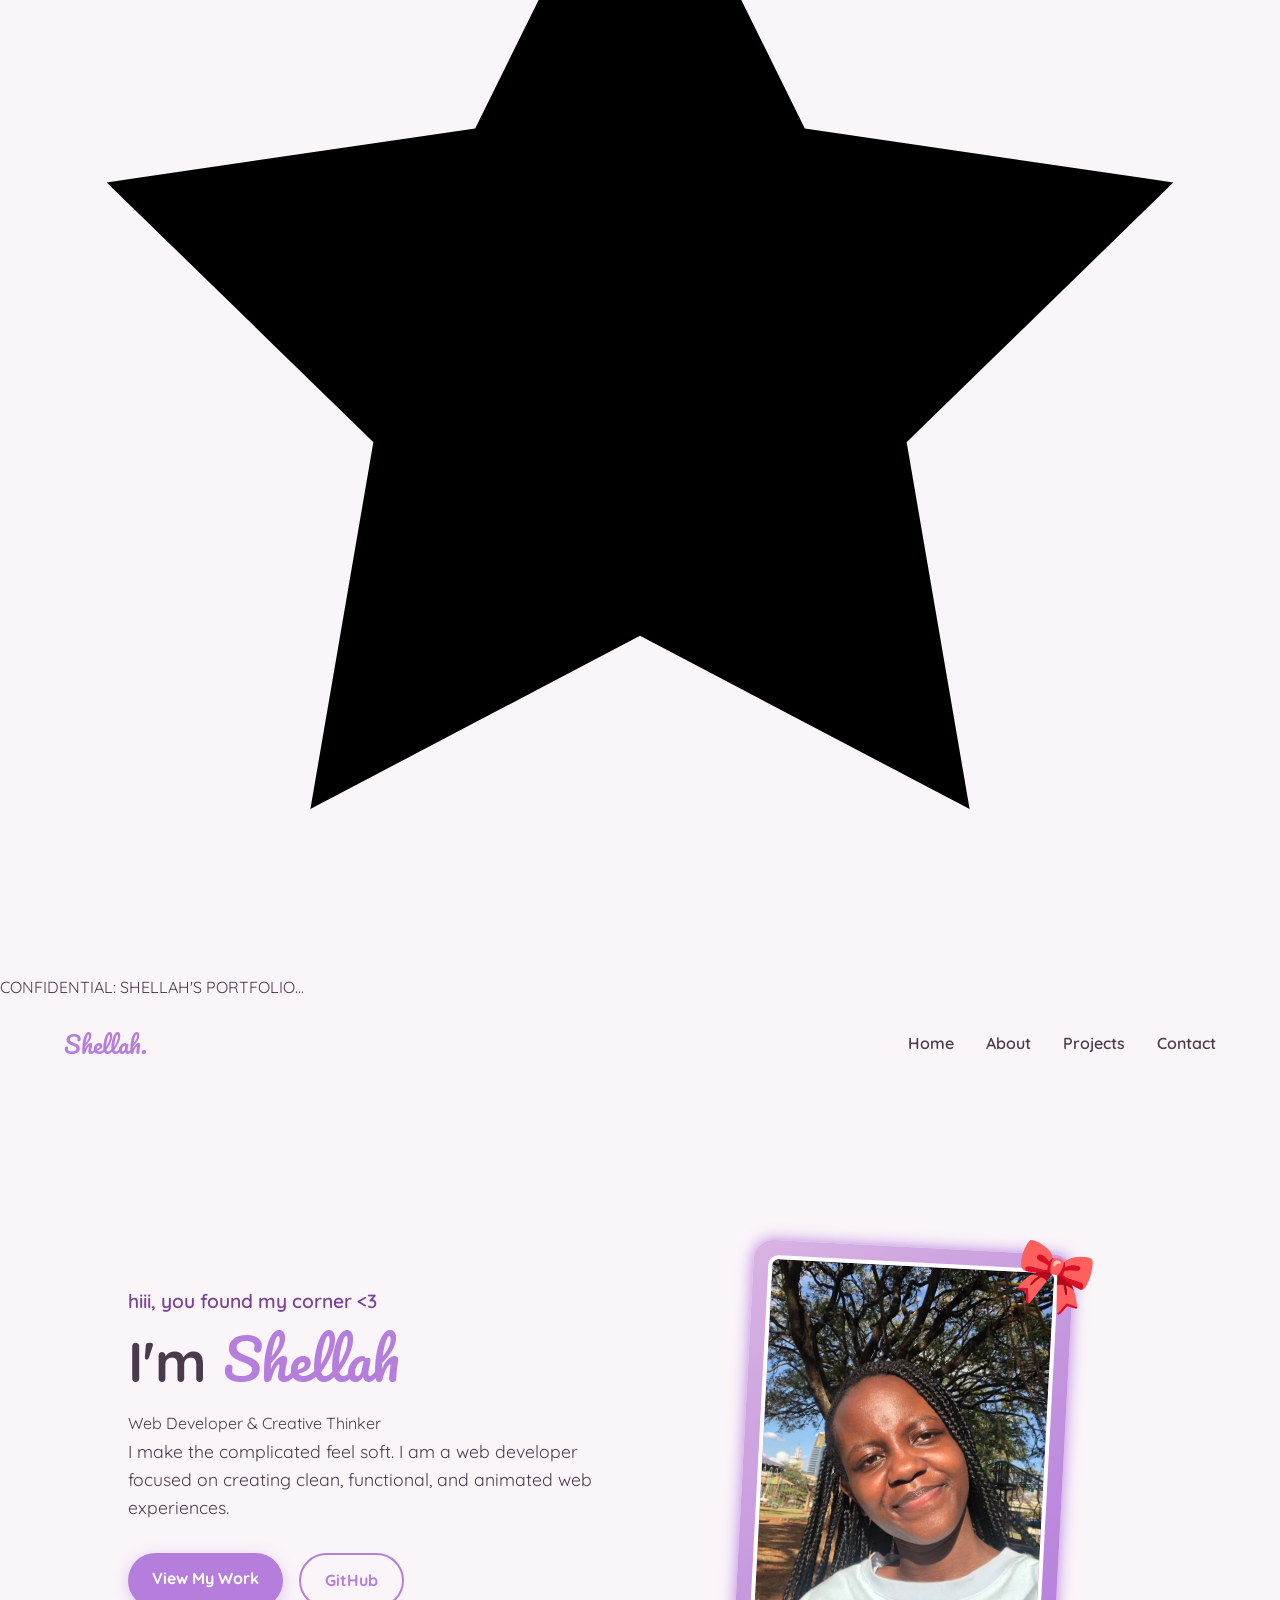
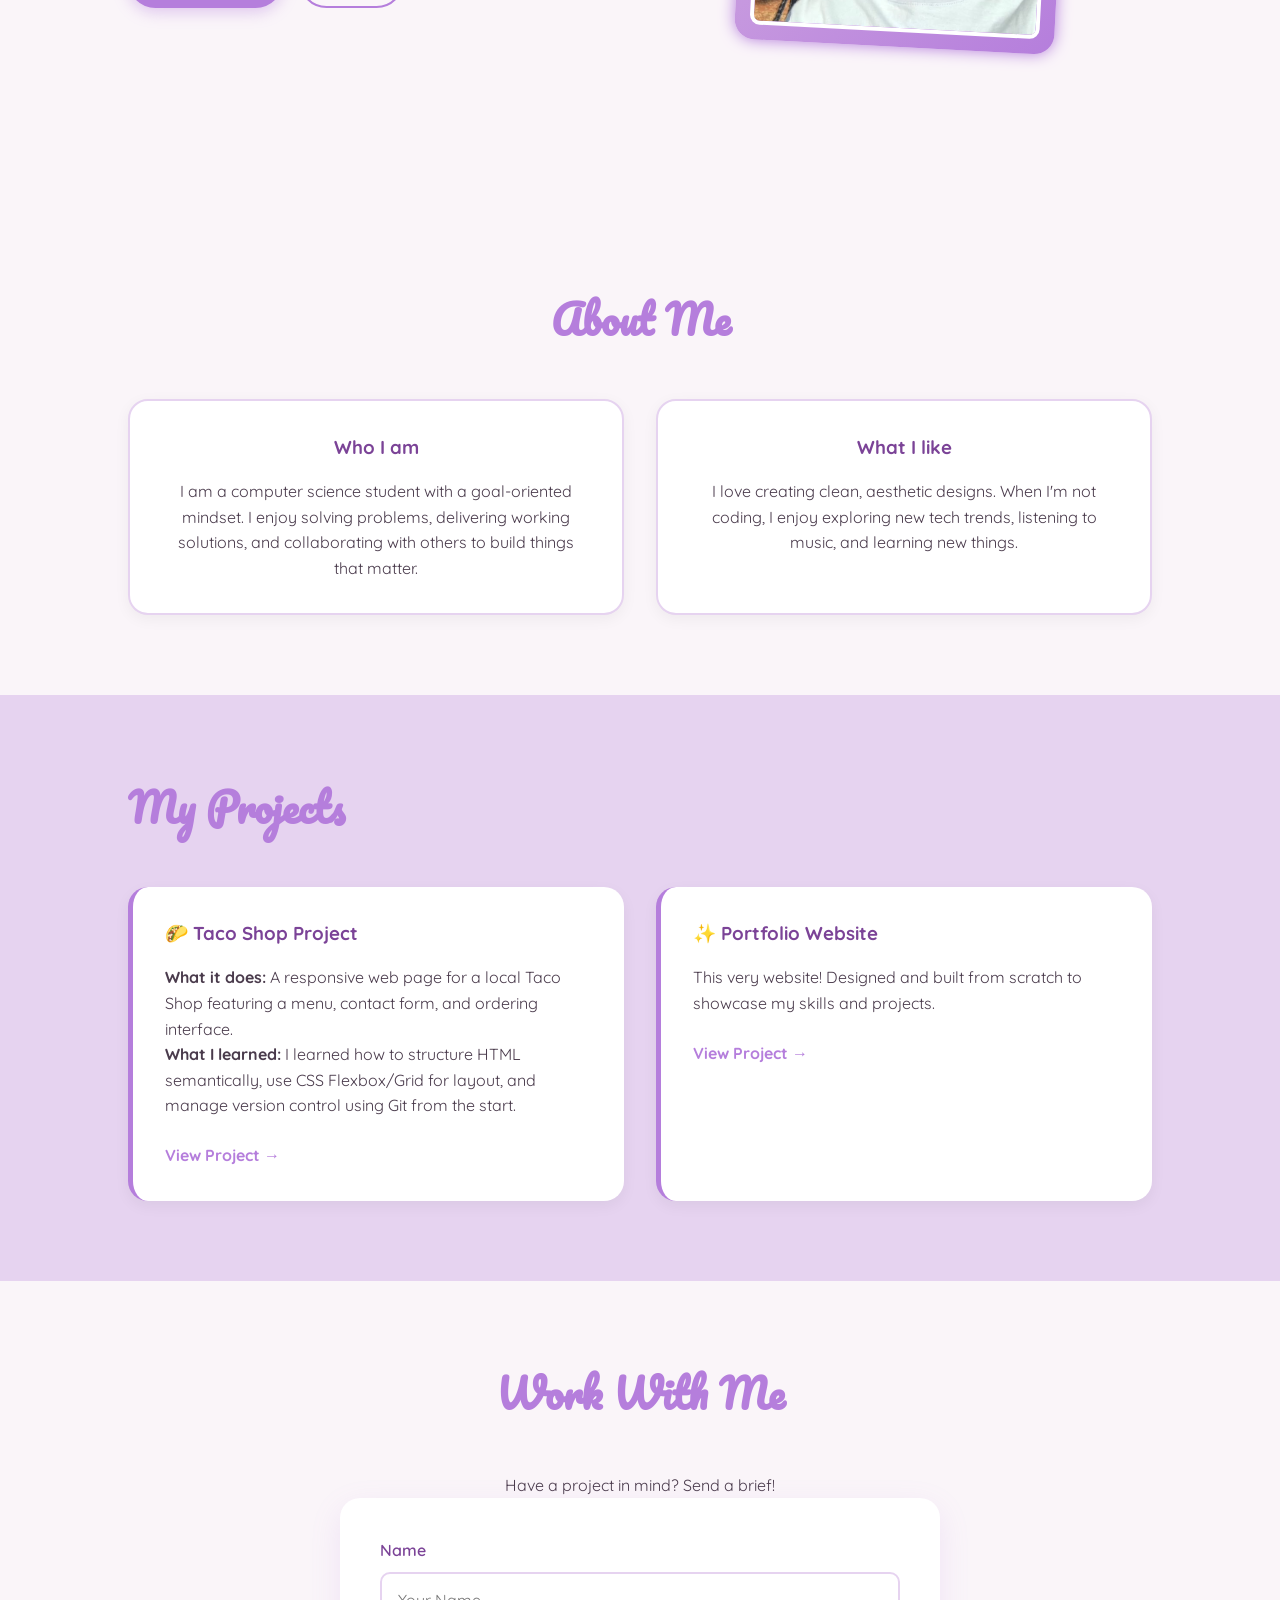
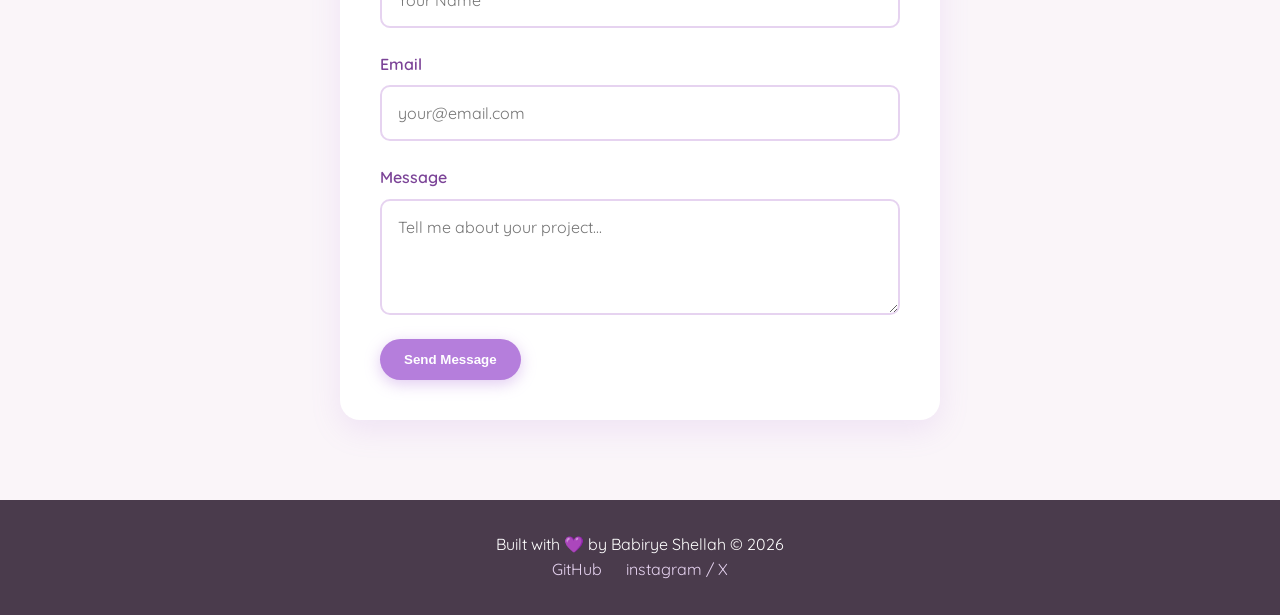
==== commit 17e98bfd: "Implement loading animation in index.html Added a loading animation with stars and text to the HTML." ====
--- a/index.html
+++ b/index.html
@@ -8,6 +8,23 @@
     <link rel="stylesheet" href="style.css">
 </head>
 <body>
+    <div id="loader-wrapper">
+  <div class="loading-container">
+    <div class="progress-track">
+      <div class="progress-fill">
+        <div class="stars">
+          <svg class="star star-top" viewBox="0 0 24 24">
+            <path d="M12 2l3.09 6.26L22 9.27l-5 4.87 1.18 6.88L12 17.77l-6.18 3.25L7 14.14 2 9.27l6.91-1.01L12 2z"/>
+          </svg>
+          <svg class="star star-bottom" viewBox="0 0 24 24">
+            <path d="M12 2l3.09 6.26L22 9.27l-5 4.87 1.18 6.88L12 17.77l-6.18 3.25L7 14.14 2 9.27l6.91-1.01L12 2z"/>
+          </svg>
+        </div>
+      </div>
+    </div>
+    <p class="loading-text">CONFIDENTIAL: SHELLAH'S PORTFOLIO...</p>
+  </div>
+</div>
 
     <div class="floating-element bow-1">🎀</div>
     <div class="floating-element heart-1">💜</div>
@@ -67,7 +84,7 @@
                         <h3>🌮 Taco Shop Project</h3>
                         <p><strong>What it does:</strong> A responsive web page for a local Taco Shop featuring a menu, contact form, and ordering interface.</p>
                         <p><strong>What I learned:</strong> I learned how to structure HTML semantically, use CSS Flexbox/Grid for layout, and manage version control using Git from the start.</p>
-                        <a href="https://github.com/babiryeshellah6-bot/taco-shop-project" target="_blank" class="project-link">View Project →</a>
+                        <a href="https://babiryeshellah6-bot.github.io/taco-shop-project/" target="_blank" class="project-link">View Project →</a>
                     </div>
                 </article>
 
--- a/style.css
+++ b/style.css
@@ -143,11 +143,11 @@
     position: relative;
     width: 320px;
     height: 400px;
-    background: linear-gradient(135deg, var(--light-purple), var(--accent-pink));
+    background: linear-gradient(135deg, #d8b4e2, #b57edc);
     padding: 15px;
     border-radius: 20px;
     transform: rotate(3deg);
-    box-shadow: 0 10px 30px rgba(181, 126, 220, 0.3);
+    box-shadow: 0 0 15px #b57edc, 0 0 #d8b4e2;
     transition: transform 0.5s ease;
 }
 
